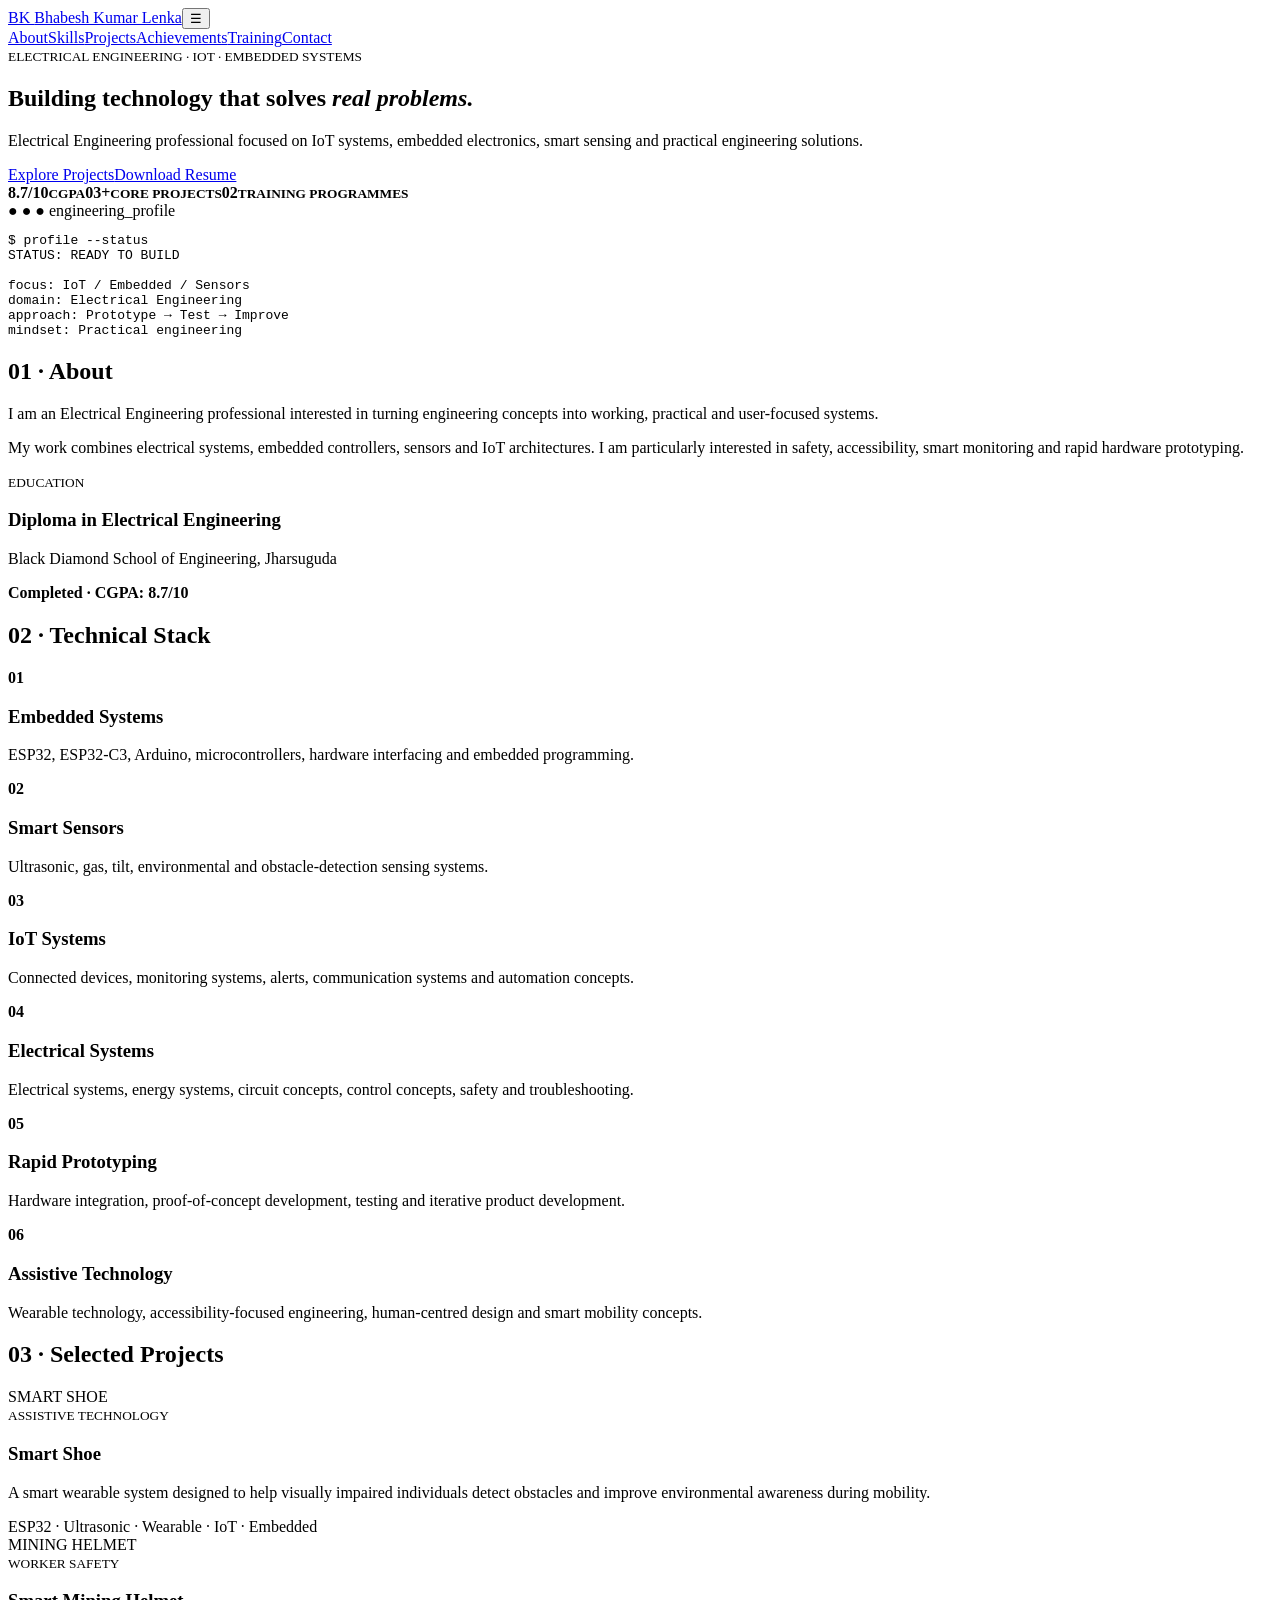
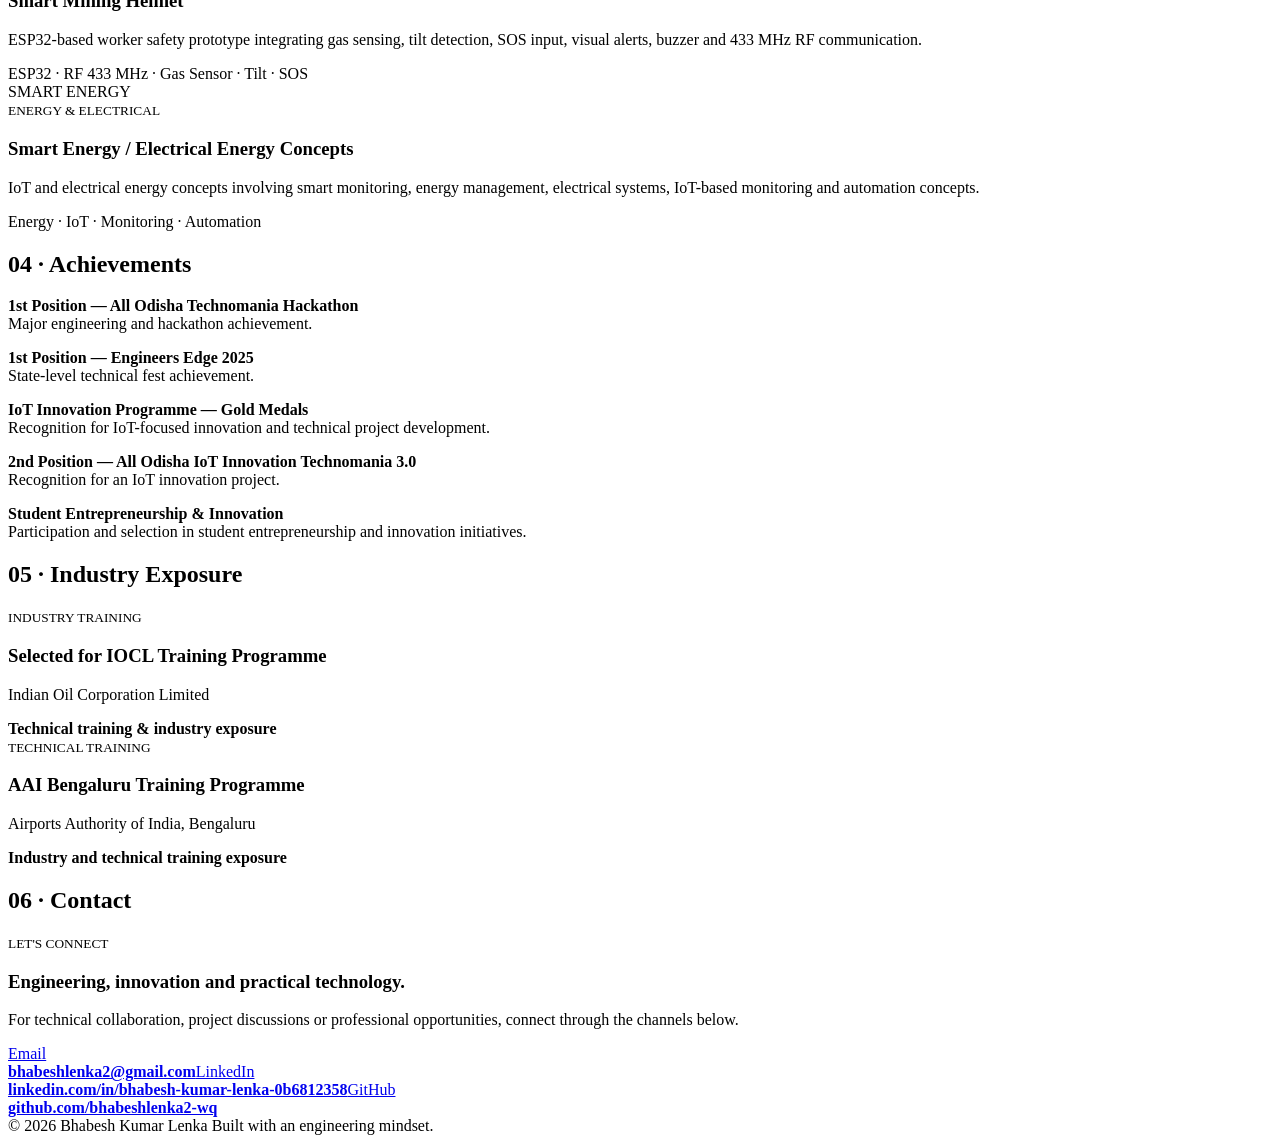
==== index.html @ f1536698 "Rename index[1].html to index.html" ====
<!doctype html>
<html lang="en">
<head>
<meta charset="utf-8"><meta name="viewport" content="width=device-width,initial-scale=1">
<meta name="description" content="Bhabesh Kumar Lenka — Electrical Engineering professional focused on IoT, embedded systems, smart sensing and practical engineering solutions.">
<title>Bhabesh Kumar Lenka | Electrical Engineer</title>
<link rel="preconnect" href="https://fonts.googleapis.com"><link rel="preconnect" href="https://fonts.gstatic.com" crossorigin>
<link href="https://fonts.googleapis.com/css2?family=Inter:wght@400;500;600;700&family=Space+Grotesk:wght@500;600;700&display=swap" rel="stylesheet">
<link rel="stylesheet" href="style.css">
</head>
<body>
<header><a class="logo" href="#home">BK <span>Bhabesh Kumar Lenka</span></a><button id="menu" aria-label="Open navigation">☰</button>
<nav id="nav"><a href="#about">About</a><a href="#skills">Skills</a><a href="#projects">Projects</a><a href="#achievements">Achievements</a><a href="#training">Training</a><a href="#contact">Contact</a></nav></header>
<main>
<section id="home" class="hero wrap"><div><small>ELECTRICAL ENGINEERING · IOT · EMBEDDED SYSTEMS</small>
<h1>Building technology that solves <em>real problems.</em></h1>
<p>Electrical Engineering professional focused on IoT systems, embedded electronics, smart sensing and practical engineering solutions.</p>
<div class="buttons"><a class="primary" href="#projects">Explore Projects</a><a href="resume.pdf" download>Download Resume</a></div>
<div class="stats"><b>8.7/10<small>CGPA</small></b><b>03+<small>CORE PROJECTS</small></b><b>02<small>TRAINING PROGRAMMES</small></b></div></div>
<div class="terminal"><div>● ● ● <span>engineering_profile</span></div><pre>$ profile --status
STATUS: READY TO BUILD

focus: IoT / Embedded / Sensors
domain: Electrical Engineering
approach: Prototype → Test → Improve
mindset: Practical engineering</pre></div></section>

<section id="about" class="wrap"><h2>01 · About</h2><div class="two"><div><p class="lead">I am an Electrical Engineering professional interested in turning engineering concepts into working, practical and user-focused systems.</p><p>My work combines electrical systems, embedded controllers, sensors and IoT architectures. I am particularly interested in safety, accessibility, smart monitoring and rapid hardware prototyping.</p></div><article><small>EDUCATION</small><h3>Diploma in Electrical Engineering</h3><p>Black Diamond School of Engineering, Jharsuguda</p><strong>Completed · CGPA: 8.7/10</strong></article></div></section>

<section id="skills" class="wrap"><h2>02 · Technical Stack</h2><div class="cards">
<article><b>01</b><h3>Embedded Systems</h3><p>ESP32, ESP32-C3, Arduino, microcontrollers, hardware interfacing and embedded programming.</p></article>
<article><b>02</b><h3>Smart Sensors</h3><p>Ultrasonic, gas, tilt, environmental and obstacle-detection sensing systems.</p></article>
<article><b>03</b><h3>IoT Systems</h3><p>Connected devices, monitoring systems, alerts, communication systems and automation concepts.</p></article>
<article><b>04</b><h3>Electrical Systems</h3><p>Electrical systems, energy systems, circuit concepts, control concepts, safety and troubleshooting.</p></article>
<article><b>05</b><h3>Rapid Prototyping</h3><p>Hardware integration, proof-of-concept development, testing and iterative product development.</p></article>
<article><b>06</b><h3>Assistive Technology</h3><p>Wearable technology, accessibility-focused engineering, human-centred design and smart mobility concepts.</p></article>
</div></section>

<section id="projects" class="wrap"><h2>03 · Selected Projects</h2><div class="projects">
<article><div class="visual">SMART SHOE</div><small>ASSISTIVE TECHNOLOGY</small><h3>Smart Shoe</h3><p>A smart wearable system designed to help visually impaired individuals detect obstacles and improve environmental awareness during mobility.</p><label>ESP32 · Ultrasonic · Wearable · IoT · Embedded</label></article>
<article><div class="visual">MINING HELMET</div><small>WORKER SAFETY</small><h3>Smart Mining Helmet</h3><p>ESP32-based worker safety prototype integrating gas sensing, tilt detection, SOS input, visual alerts, buzzer and 433 MHz RF communication.</p><label>ESP32 · RF 433 MHz · Gas Sensor · Tilt · SOS</label></article>
<article><div class="visual">SMART ENERGY</div><small>ENERGY & ELECTRICAL</small><h3>Smart Energy / Electrical Energy Concepts</h3><p>IoT and electrical energy concepts involving smart monitoring, energy management, electrical systems, IoT-based monitoring and automation concepts.</p><label>Energy · IoT · Monitoring · Automation</label></article>
</div></section>

<section id="achievements" class="wrap"><h2>04 · Achievements</h2><div class="timeline">
<p><b>1st Position — All Odisha Technomania Hackathon</b><br>Major engineering and hackathon achievement.</p>
<p><b>1st Position — Engineers Edge 2025</b><br>State-level technical fest achievement.</p>
<p><b>IoT Innovation Programme — Gold Medals</b><br>Recognition for IoT-focused innovation and technical project development.</p>
<p><b>2nd Position — All Odisha IoT Innovation Technomania 3.0</b><br>Recognition for an IoT innovation project.</p>
<p><b>Student Entrepreneurship & Innovation</b><br>Participation and selection in student entrepreneurship and innovation initiatives.</p>
</div></section>

<section id="training" class="wrap"><h2>05 · Industry Exposure</h2><div class="two">
<article><small>INDUSTRY TRAINING</small><h3>Selected for IOCL Training Programme</h3><p>Indian Oil Corporation Limited</p><strong>Technical training & industry exposure</strong></article>
<article><small>TECHNICAL TRAINING</small><h3>AAI Bengaluru Training Programme</h3><p>Airports Authority of India, Bengaluru</p><strong>Industry and technical training exposure</strong></article>
</div></section>

<section id="contact" class="wrap contact"><h2>06 · Contact</h2><div class="two"><div><small>LET'S CONNECT</small><h3>Engineering, innovation and practical technology.</h3><p>For technical collaboration, project discussions or professional opportunities, connect through the channels below.</p></div>
<div class="links"><a href="mailto:bhabeshlenka2@gmail.com">Email<br><b>bhabeshlenka2@gmail.com</b></a><a href="https://www.linkedin.com/in/bhabesh-kumar-lenka-0b6812358" target="_blank">LinkedIn<br><b>linkedin.com/in/bhabesh-kumar-lenka-0b6812358</b></a><a href="https://github.com/bhabeshlenka2-wq" target="_blank">GitHub<br><b>github.com/bhabeshlenka2-wq</b></a></div></div></section>
</main><footer>© 2026 Bhabesh Kumar Lenka <span>Built with an engineering mindset.</span></footer>
<script src="script.js"></script></body></html>
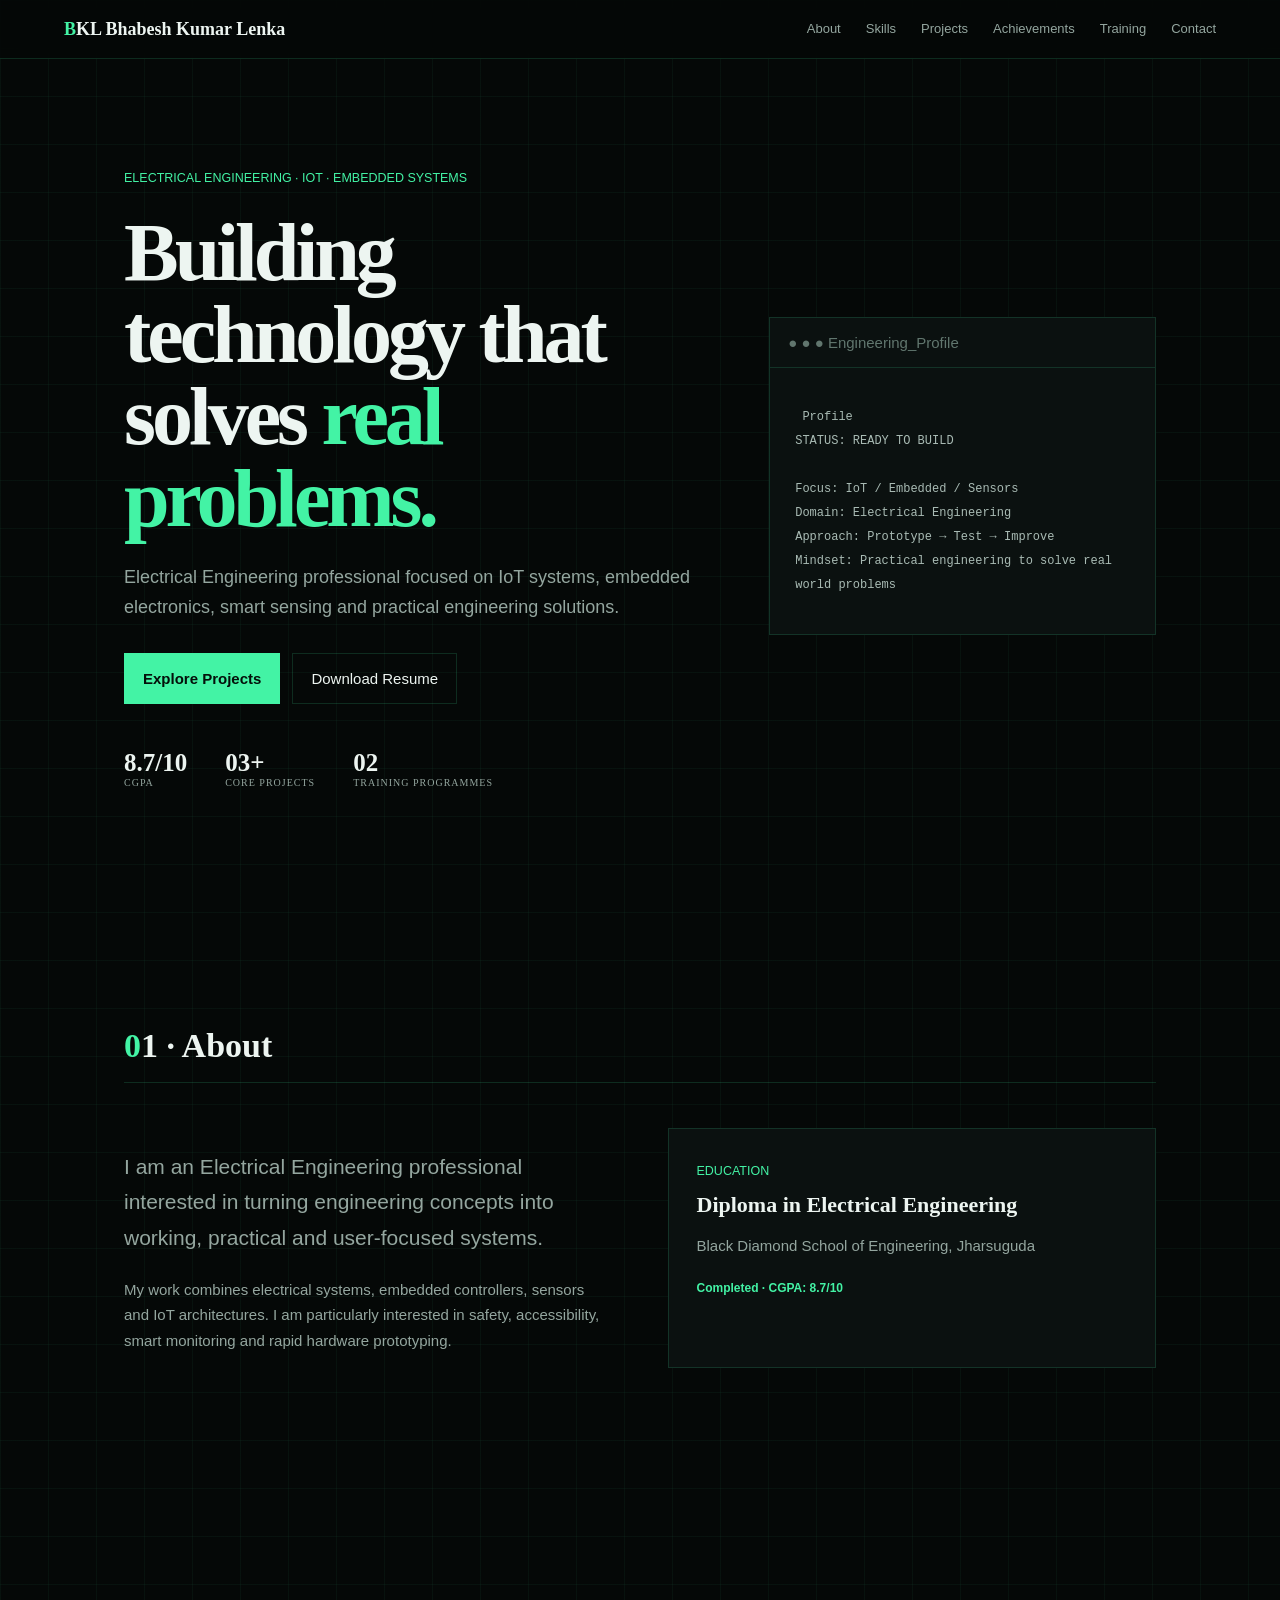
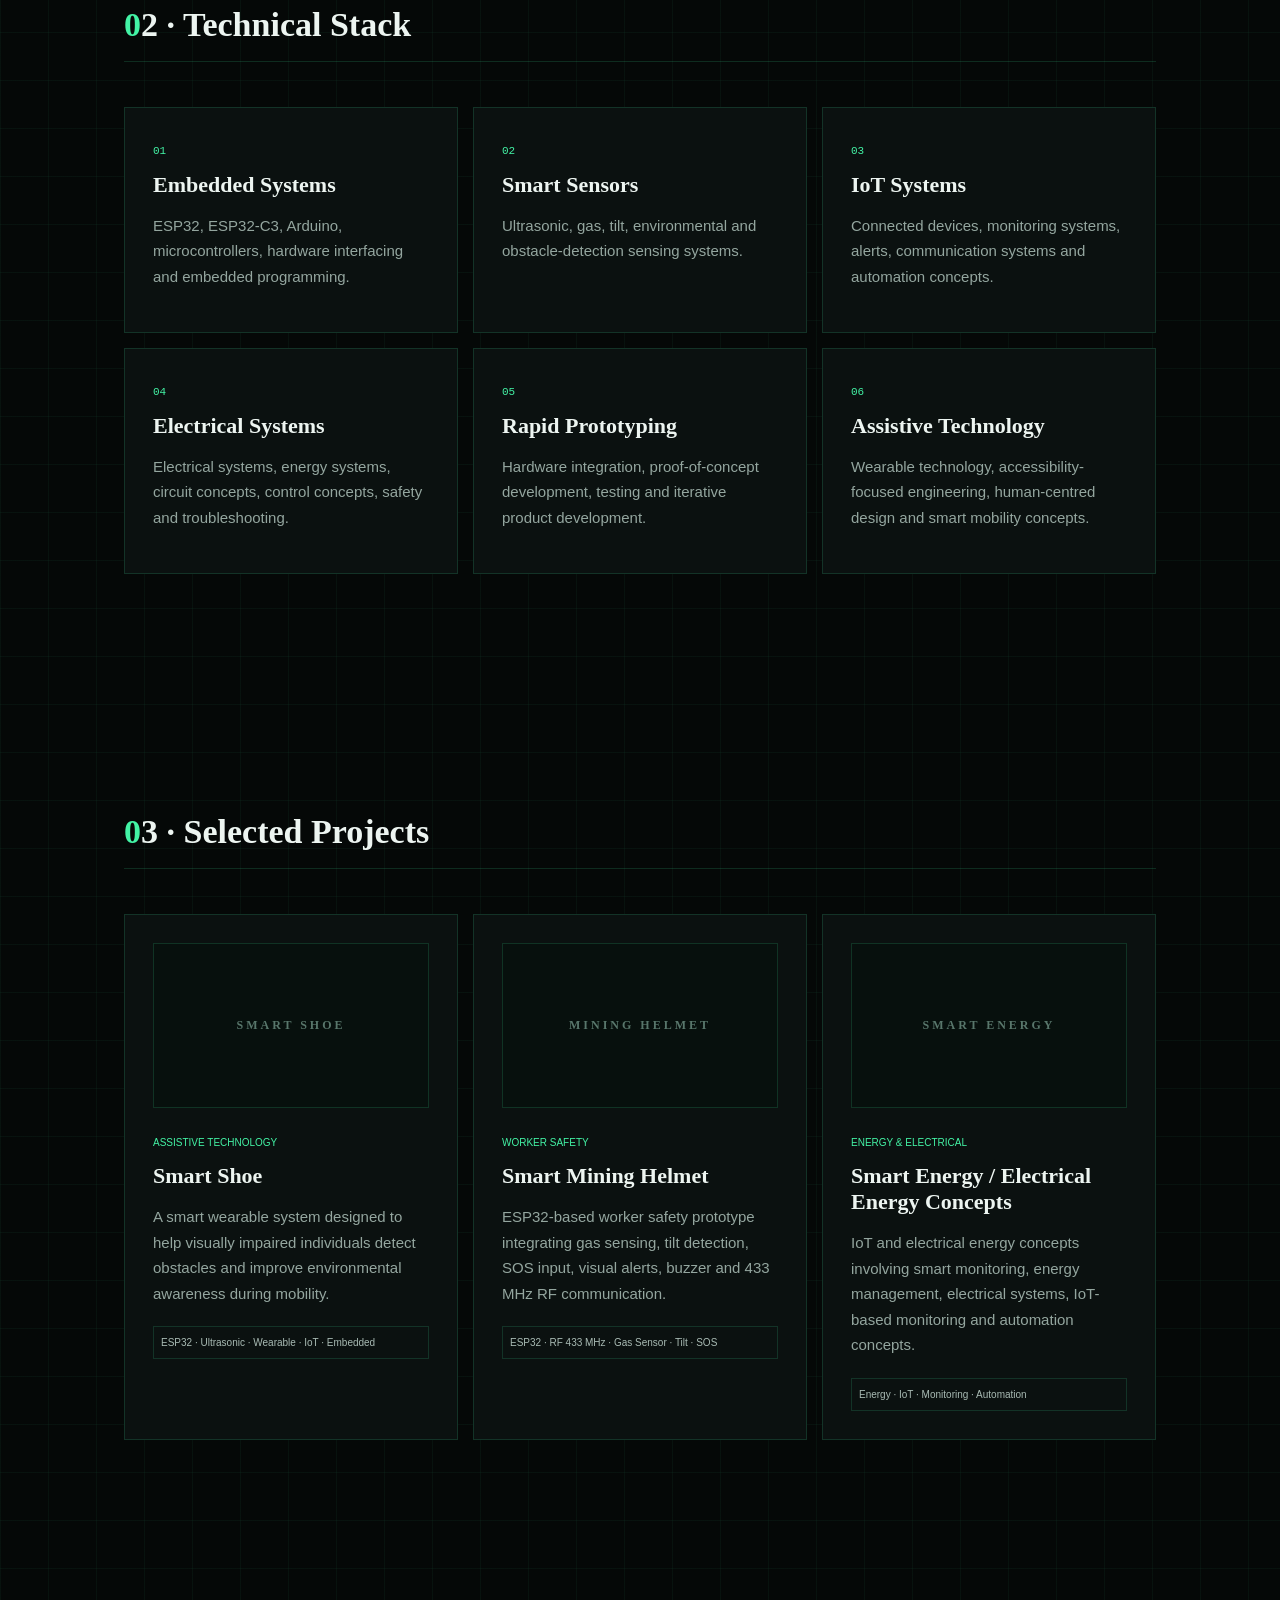
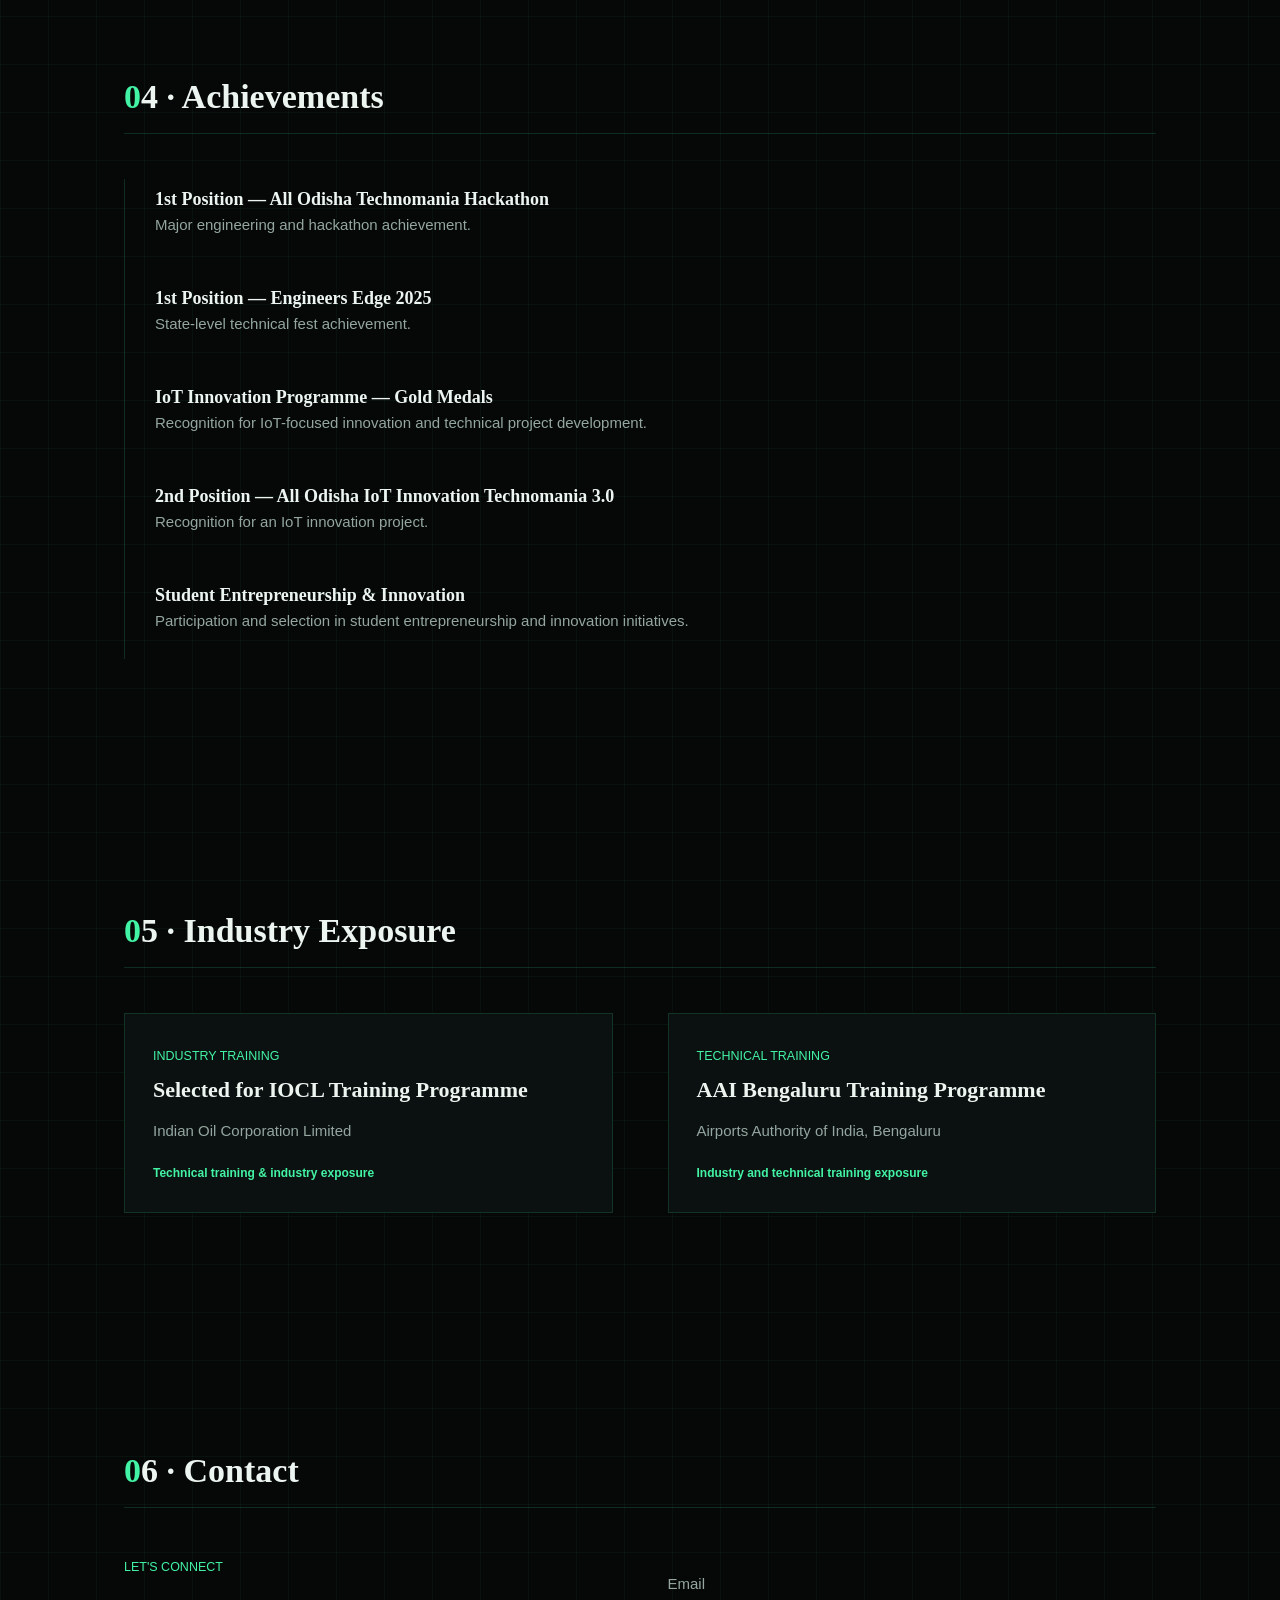
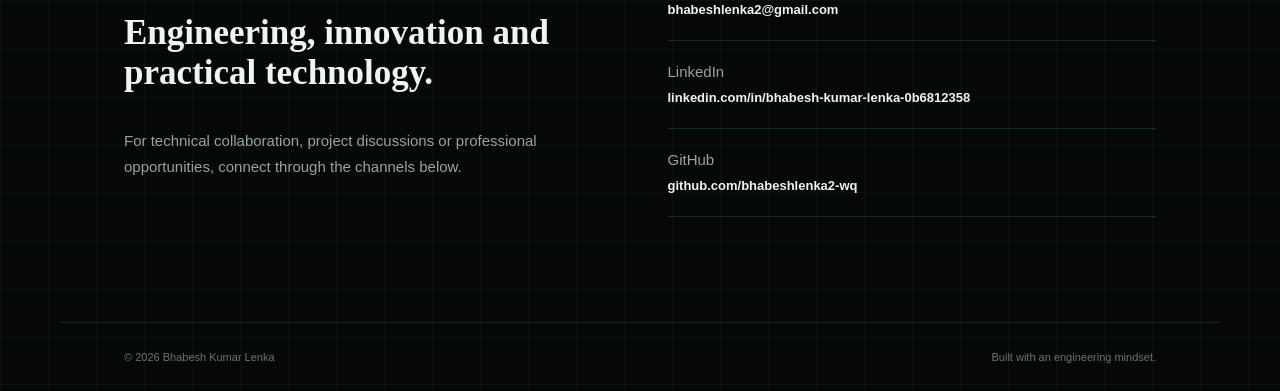
==== commit eb7e1058: "Update index.html" ====
--- a/index.html
+++ b/index.html
@@ -9,7 +9,7 @@
 <link rel="stylesheet" href="style.css">
 </head>
 <body>
-<header><a class="logo" href="#home">BK <span>Bhabesh Kumar Lenka</span></a><button id="menu" aria-label="Open navigation">☰</button>
+<header><a class="logo" href="#home">BKL <span>Bhabesh Kumar Lenka</span></a><button id="menu" aria-label="Open navigation">☰</button>
 <nav id="nav"><a href="#about">About</a><a href="#skills">Skills</a><a href="#projects">Projects</a><a href="#achievements">Achievements</a><a href="#training">Training</a><a href="#contact">Contact</a></nav></header>
 <main>
 <section id="home" class="hero wrap"><div><small>ELECTRICAL ENGINEERING · IOT · EMBEDDED SYSTEMS</small>
@@ -17,13 +17,13 @@
 <p>Electrical Engineering professional focused on IoT systems, embedded electronics, smart sensing and practical engineering solutions.</p>
 <div class="buttons"><a class="primary" href="#projects">Explore Projects</a><a href="resume.pdf" download>Download Resume</a></div>
 <div class="stats"><b>8.7/10<small>CGPA</small></b><b>03+<small>CORE PROJECTS</small></b><b>02<small>TRAINING PROGRAMMES</small></b></div></div>
-<div class="terminal"><div>● ● ● <span>engineering_profile</span></div><pre>$ profile --status
+<div class="terminal"><div>● ● ● <span>Engineering_Profile</span></div><pre> Profile
 STATUS: READY TO BUILD
 
-focus: IoT / Embedded / Sensors
-domain: Electrical Engineering
-approach: Prototype → Test → Improve
-mindset: Practical engineering</pre></div></section>
+Focus: IoT / Embedded / Sensors
+Domain: Electrical Engineering
+Approach: Prototype → Test → Improve
+Mindset: Practical engineering to solve real world problems</pre></div></section>
 
 <section id="about" class="wrap"><h2>01 · About</h2><div class="two"><div><p class="lead">I am an Electrical Engineering professional interested in turning engineering concepts into working, practical and user-focused systems.</p><p>My work combines electrical systems, embedded controllers, sensors and IoT architectures. I am particularly interested in safety, accessibility, smart monitoring and rapid hardware prototyping.</p></div><article><small>EDUCATION</small><h3>Diploma in Electrical Engineering</h3><p>Black Diamond School of Engineering, Jharsuguda</p><strong>Completed · CGPA: 8.7/10</strong></article></div></section>
 
--- a/style.css
+++ b/style.css
@@ -0,0 +1 @@
+*{box-sizing:border-box}html{scroll-behavior:smooth}body{margin:0;background:#050807;color:#edf5f1;font:15px/1.7 Inter,Arial,sans-serif;background-image:linear-gradient(#43f3a50b 1px,transparent 1px),linear-gradient(90deg,#43f3a50b 1px,transparent 1px);background-size:48px 48px}header{position:sticky;top:0;z-index:5;display:flex;justify-content:space-between;align-items:center;padding:18px 5%;background:#050807e8;border-bottom:1px solid #43f3a526;backdrop-filter:blur(12px)}.logo{color:#edf5f1;text-decoration:none;font:700 18px 'Space Grotesk'}.logo:first-letter{color:#43f3a5}nav{display:flex;gap:25px}nav a{color:#94a69f;text-decoration:none;font-size:13px}nav a:hover{color:#43f3a5}#menu{display:none;background:none;border:0;color:white;font-size:24px}.wrap{max-width:1160px;margin:auto;padding:105px 5%}.hero{min-height:90vh;display:grid;grid-template-columns:1.2fr .8fr;gap:65px;align-items:center}.hero small,section>h2:first-letter,.two small,article>b{color:#43f3a5}.hero h1{font:700 clamp(48px,7vw,82px)/1 'Space Grotesk';letter-spacing:-4px;margin:22px 0}.hero em{color:#43f3a5;font-style:normal}.hero p{color:#94a69f;max-width:680px;font-size:18px}.buttons{display:flex;gap:12px;margin:30px 0}.buttons a{padding:12px 18px;border:1px solid #43f3a526;color:#edf5f1;text-decoration:none}.buttons .primary{background:#43f3a5;color:#04100a;border-color:#43f3a5;font-weight:700}.stats{display:flex;gap:38px;margin-top:45px}.stats b{font:600 25px 'Space Grotesk'}.stats small{display:block;color:#94a69f;font:10px Inter;letter-spacing:1px}.terminal{border:1px solid #43f3a526;background:#0b1110}.terminal>div{padding:12px 18px;border-bottom:1px solid #43f3a526;color:#61766e}.terminal pre{padding:25px;color:#a9bbb4;line-height:2;font-size:12px;white-space:pre-wrap}h2{font:600 34px 'Space Grotesk';border-bottom:1px solid #43f3a526;padding-bottom:17px;margin-bottom:45px}.two{display:grid;grid-template-columns:1fr 1fr;gap:55px}.lead{font-size:21px;color:#edf5f1}.two>div p{color:#94a69f}.two article,.cards article,.projects article{border:1px solid #43f3a526;background:#0b1110;padding:28px}.two article h3,.cards h3,.projects h3{font:600 22px 'Space Grotesk';margin:10px 0}.two article p,.cards p,.projects p{color:#94a69f}.two article strong{color:#43f3a5;font-size:12px}.cards{display:grid;grid-template-columns:repeat(3,1fr);gap:15px}.cards article{min-height:175px;transition:.2s}.cards article:hover,.projects article:hover{transform:translateY(-4px);border-color:#43f3a566}.cards article>b{font:11px monospace}.projects{display:grid;grid-template-columns:repeat(3,1fr);gap:15px}.projects article{transition:.2s}.visual{height:165px;display:grid;place-items:center;margin-bottom:20px;background:#07100d;border:1px solid #43f3a526;color:#58766b;font:600 12px 'Space Grotesk';letter-spacing:3px}.projects small{color:#43f3a5;font-size:10px}.projects label{display:block;color:#a9bbb4;font-size:10px;border:1px solid #43f3a526;padding:7px;margin-top:20px}.timeline{border-left:1px solid #43f3a526;padding-left:30px}.timeline p{padding:8px 0 25px;color:#94a69f}.timeline b{color:#edf5f1;font:600 18px 'Space Grotesk'}.contact h3{font:600 35px 'Space Grotesk'}.links a{display:block;padding:18px 0;border-bottom:1px solid #43f3a526;color:#94a69f;text-decoration:none}.links b{color:#edf5f1;font-size:13px}.links a:hover b{color:#43f3a5}footer{max-width:1160px;margin:auto;padding:25px 5%;border-top:1px solid #43f3a526;color:#65776f;font-size:11px;display:flex;justify-content:space-between}@media(max-width:850px){#menu{display:block}nav{display:none;position:absolute;top:68px;left:0;right:0;background:#050807;padding:20px;flex-direction:column}nav.open{display:flex}.hero,.two{grid-template-columns:1fr}.cards,.projects{grid-template-columns:1fr 1fr}.hero{padding-top:70px}}@media(max-width:560px){.wrap{padding:75px 18px}.hero h1{font-size:48px;letter-spacing:-2px}.cards,.projects{grid-template-columns:1fr}.stats{gap:18px}.stats b{font-size:20px}footer{margin:0 18px;padding:20px 0;display:block}footer span{display:block;margin-top:5px}}
